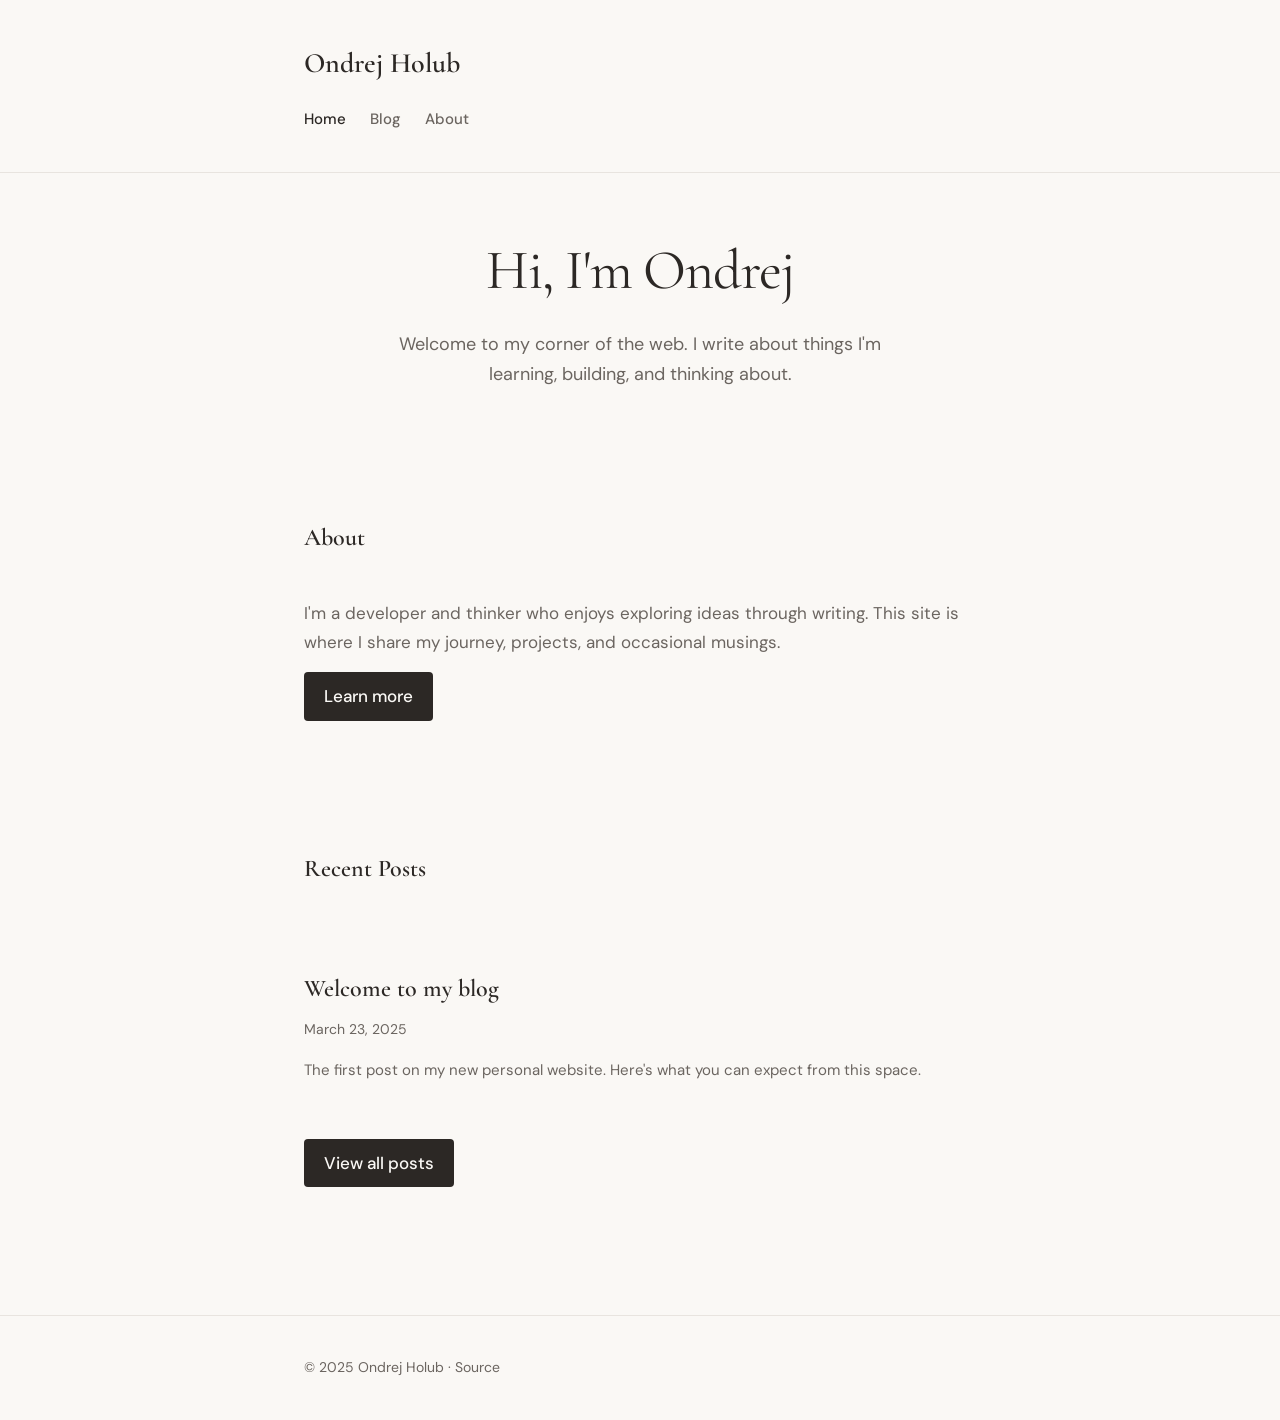
==== index.html @ b465c416 "Initial commit: personal website and blog Made-with: Cursor" ====
<!DOCTYPE html>
<html lang="en">
<head>
  <meta charset="UTF-8">
  <meta name="viewport" content="width=device-width, initial-scale=1.0">
  <title>Ondrej Holub — Personal Website</title>
  <meta name="description" content="Personal website and blog of Ondrej Holub">
  <link rel="stylesheet" href="css/style.css">
</head>
<body>
  <header class="site-header">
    <div class="wrapper">
      <h1 class="site-title"><a href="index.html">Ondrej Holub</a></h1>
      <nav>
        <ul class="nav-list">
          <li><a href="index.html" aria-current="page">Home</a></li>
          <li><a href="blog/">Blog</a></li>
          <li><a href="about.html">About</a></li>
        </ul>
      </nav>
    </div>
  </header>

  <main>
    <section class="hero">
      <div class="wrapper">
        <h1>Hi, I'm Ondrej</h1>
        <p>Welcome to my corner of the web. I write about things I'm learning, building, and thinking about.</p>
      </div>
    </section>

    <section class="section about-preview">
      <div class="wrapper">
        <h2 class="section-title">About</h2>
        <p>I'm a developer and thinker who enjoys exploring ideas through writing. This site is where I share my journey, projects, and occasional musings.</p>
        <a href="about.html" class="btn">Learn more</a>
      </div>
    </section>

    <section class="section">
      <div class="wrapper">
        <h2 class="section-title">Recent Posts</h2>
        <ul class="post-list">
          <li class="post-card">
            <h2><a href="blog/posts/welcome.html">Welcome to my blog</a></h2>
            <p class="post-meta">March 23, 2025</p>
            <p class="post-excerpt">The first post on my new personal website. Here's what you can expect from this space.</p>
          </li>
        </ul>
        <a href="blog/" class="btn" style="margin-top: 1rem;">View all posts</a>
      </div>
    </section>
  </main>

  <footer class="site-footer">
    <div class="wrapper">
      <p>&copy; 2025 Ondrej Holub · <a href="https://github.com/OndrejHolub/Blog">Source</a></p>
    </div>
  </footer>
</body>
</html>
---- css/style.css ----
/* Ondrej Holub - Personal Website & Blog */
/* Editorial, warm, distinctive aesthetic */

@import url('https://fonts.googleapis.com/css2?family=Cormorant+Garamond:ital,wght@0,400;0,600;1,400&family=DM+Sans:wght@400;500;600&display=swap');

:root {
  --color-bg: #faf8f5;
  --color-surface: #fffefb;
  --color-text: #2c2825;
  --color-text-muted: #6b6560;
  --color-accent: #c45c3e;
  --color-accent-soft: #e8a99a;
  --color-border: #e8e4df;
  --font-display: 'Cormorant Garamond', Georgia, serif;
  --font-body: 'DM Sans', system-ui, sans-serif;
  --max-width: 720px;
  --space-xs: 0.5rem;
  --space-sm: 1rem;
  --space-md: 1.5rem;
  --space-lg: 2.5rem;
  --space-xl: 4rem;
}

* {
  margin: 0;
  padding: 0;
  box-sizing: border-box;
}

html {
  scroll-behavior: smooth;
}

body {
  font-family: var(--font-body);
  font-size: 1.0625rem;
  line-height: 1.7;
  color: var(--color-text);
  background: var(--color-bg);
  min-height: 100vh;
}

a {
  color: var(--color-accent);
  text-decoration: none;
  transition: color 0.2s ease;
}
a:hover {
  color: var(--color-text);
}

/* Layout */
.wrapper {
  max-width: var(--max-width);
  margin: 0 auto;
  padding: 0 var(--space-md);
}

/* Header & Nav */
.site-header {
  padding: var(--space-lg) 0;
  border-bottom: 1px solid var(--color-border);
}

.site-title {
  font-family: var(--font-display);
  font-size: 1.75rem;
  font-weight: 600;
  color: var(--color-text);
}

.site-title a {
  color: inherit;
}
.site-title a:hover {
  color: var(--color-accent);
}

.nav-list {
  display: flex;
  gap: var(--space-md);
  margin-top: var(--space-sm);
  list-style: none;
}

.nav-list a {
  font-size: 0.9375rem;
  font-weight: 500;
  color: var(--color-text-muted);
}
.nav-list a:hover,
.nav-list a[aria-current] {
  color: var(--color-text);
}

/* Hero */
.hero {
  padding: var(--space-xl) 0;
  text-align: center;
}

.hero h1 {
  font-family: var(--font-display);
  font-size: clamp(2.5rem, 6vw, 3.5rem);
  font-weight: 400;
  line-height: 1.2;
  margin-bottom: var(--space-md);
  letter-spacing: -0.02em;
}

.hero p {
  font-size: 1.125rem;
  color: var(--color-text-muted);
  max-width: 540px;
  margin: 0 auto;
}

/* Sections */
.section {
  padding: var(--space-xl) 0;
}

.section-title {
  font-family: var(--font-display);
  font-size: 1.5rem;
  font-weight: 600;
  margin-bottom: var(--space-lg);
  color: var(--color-text);
}

/* About preview */
.about-preview p {
  color: var(--color-text-muted);
  margin-bottom: var(--space-sm);
}

/* Blog cards */
.post-list {
  list-style: none;
}

.post-card {
  padding: var(--space-lg) 0;
  border-bottom: 1px solid var(--color-border);
  transition: opacity 0.2s ease;
}
.post-card:hover {
  opacity: 0.9;
}
.post-card:last-child {
  border-bottom: none;
}

.post-card h2 {
  font-family: var(--font-display);
  font-size: 1.5rem;
  font-weight: 600;
  margin-bottom: var(--space-xs);
}
.post-card h2 a {
  color: inherit;
}
.post-card h2 a:hover {
  color: var(--color-accent);
}

.post-meta {
  font-size: 0.875rem;
  color: var(--color-text-muted);
  margin-bottom: var(--space-sm);
}

.post-excerpt {
  color: var(--color-text-muted);
  font-size: 0.9375rem;
}

/* Blog post page */
.article-header {
  padding: var(--space-xl) 0 var(--space-lg);
}

.article-header h1 {
  font-family: var(--font-display);
  font-size: clamp(2rem, 5vw, 2.75rem);
  font-weight: 600;
  line-height: 1.25;
  margin-bottom: var(--space-sm);
}

.article-content {
  padding-bottom: var(--space-xl);
}

.article-content h2 {
  font-family: var(--font-display);
  font-size: 1.5rem;
  margin: var(--space-lg) 0 var(--space-sm);
}

.article-content h3 {
  font-size: 1.125rem;
  margin: var(--space-md) 0 var(--space-xs);
}

.article-content p {
  margin-bottom: var(--space-md);
}

.article-content ul, .article-content ol {
  margin-bottom: var(--space-md);
  padding-left: 1.5rem;
}

.article-content li {
  margin-bottom: var(--space-xs);
}

.article-content code {
  font-size: 0.9em;
  background: var(--color-border);
  padding: 0.15em 0.4em;
  border-radius: 4px;
}

.article-content pre {
  background: var(--color-text);
  color: var(--color-bg);
  padding: var(--space-md);
  border-radius: 6px;
  overflow-x: auto;
  margin-bottom: var(--space-md);
}
.article-content pre code {
  background: none;
  padding: 0;
  color: inherit;
}

/* Footer */
.site-footer {
  padding: var(--space-lg) 0;
  border-top: 1px solid var(--color-border);
  margin-top: var(--space-xl);
  font-size: 0.875rem;
  color: var(--color-text-muted);
}

.site-footer a {
  color: var(--color-text-muted);
}
.site-footer a:hover {
  color: var(--color-accent);
}

/* Back link */
.back-link {
  display: inline-flex;
  align-items: center;
  gap: var(--space-xs);
  font-size: 0.9375rem;
  margin-bottom: var(--space-lg);
  color: var(--color-text-muted);
}
.back-link:hover {
  color: var(--color-accent);
}

/* CTA button */
.btn {
  display: inline-block;
  padding: 0.6rem 1.25rem;
  background: var(--color-text);
  color: var(--color-bg) !important;
  font-weight: 500;
  border-radius: 4px;
  transition: background 0.2s ease, transform 0.15s ease;
}
.btn:hover {
  background: var(--color-accent);
  transform: translateY(-1px);
}

/* Empty state */
.empty-state {
  text-align: center;
  padding: var(--space-xl);
  color: var(--color-text-muted);
}
.empty-state p {
  margin-bottom: var(--space-sm);
}
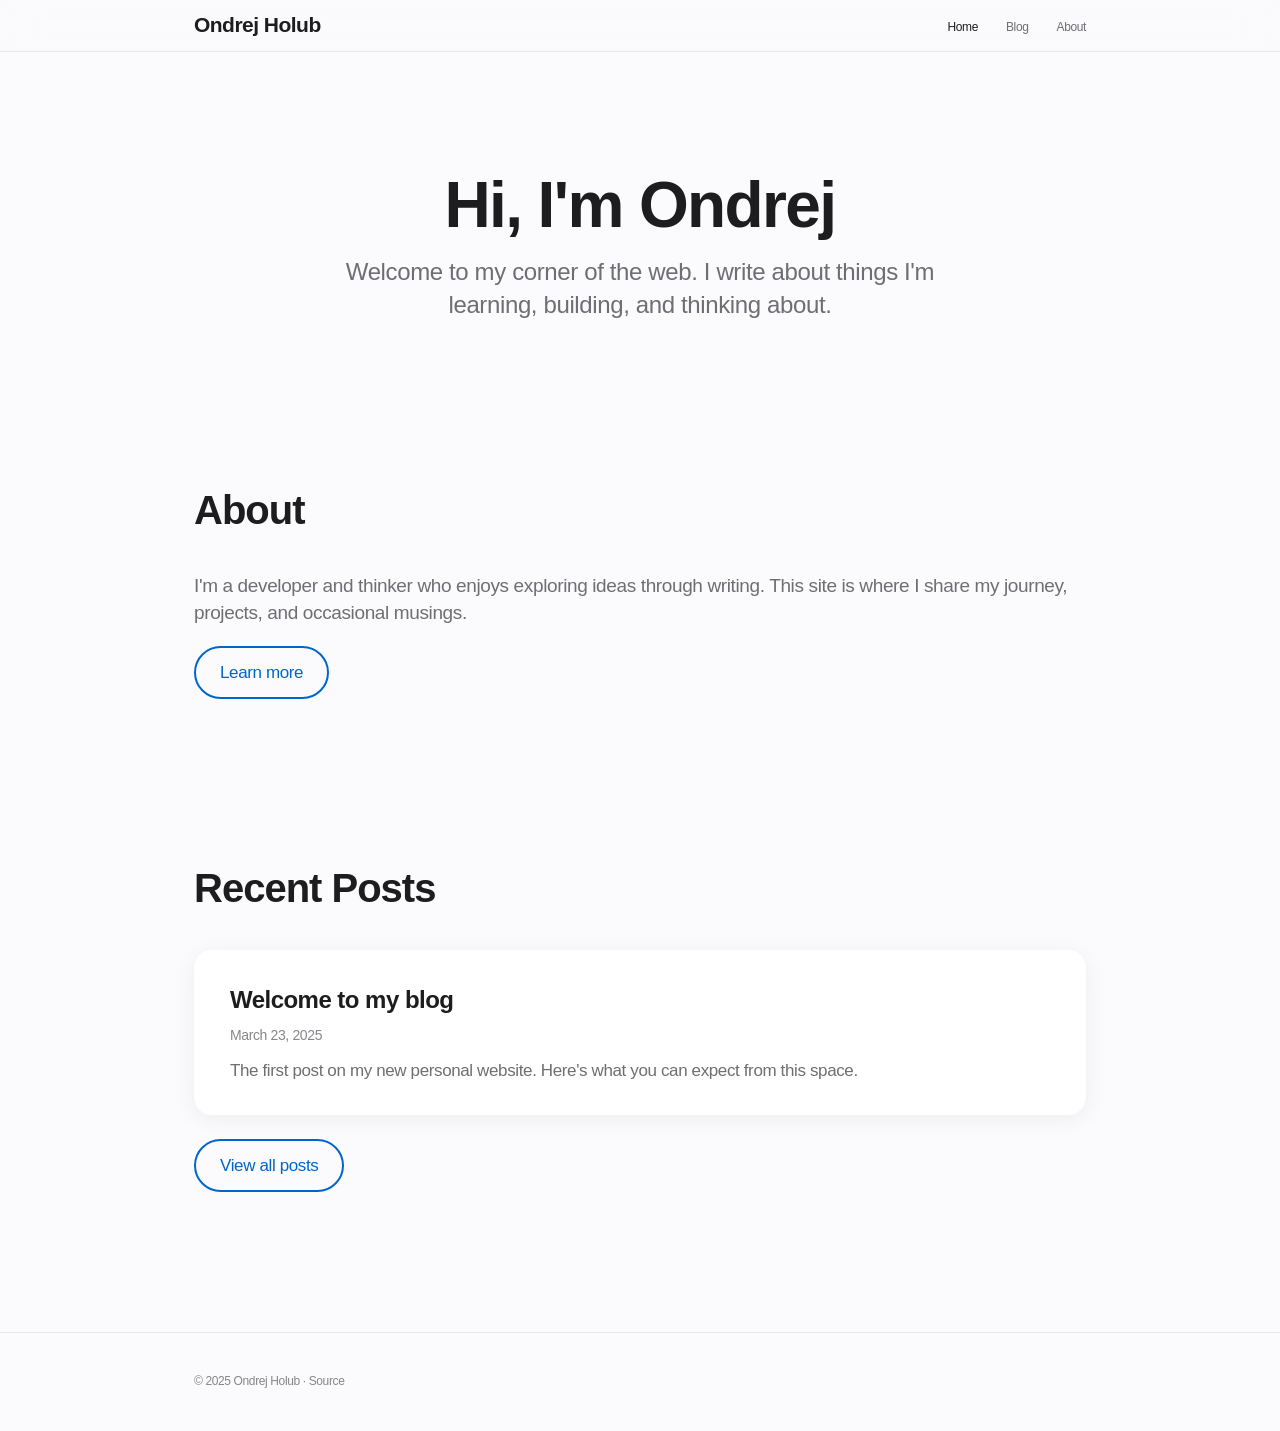
==== commit 6773e2f1: "Apple-style redesign with mobile optimization Made-with: Cursor" ====
--- a/index.html
+++ b/index.html
@@ -11,7 +11,10 @@
   <header class="site-header">
     <div class="wrapper">
       <h1 class="site-title"><a href="index.html">Ondrej Holub</a></h1>
-      <nav>
+      <button class="nav-toggle" aria-expanded="false" aria-controls="main-nav" aria-label="Toggle menu">
+        <span></span>
+      </button>
+      <nav id="main-nav">
         <ul class="nav-list">
           <li><a href="index.html" aria-current="page">Home</a></li>
           <li><a href="blog/">Blog</a></li>
@@ -33,7 +36,7 @@
       <div class="wrapper">
         <h2 class="section-title">About</h2>
         <p>I'm a developer and thinker who enjoys exploring ideas through writing. This site is where I share my journey, projects, and occasional musings.</p>
-        <a href="about.html" class="btn">Learn more</a>
+        <a href="about.html" class="btn btn-secondary">Learn more</a>
       </div>
     </section>
 
@@ -47,7 +50,7 @@
             <p class="post-excerpt">The first post on my new personal website. Here's what you can expect from this space.</p>
           </li>
         </ul>
-        <a href="blog/" class="btn" style="margin-top: 1rem;">View all posts</a>
+        <a href="blog/" class="btn btn-secondary" style="margin-top: 24px;">View all posts</a>
       </div>
     </section>
   </main>
@@ -57,5 +60,18 @@
       <p>&copy; 2025 Ondrej Holub · <a href="https://github.com/OndrejHolub/Blog">Source</a></p>
     </div>
   </footer>
+  <script>
+    (function() {
+      var toggle = document.querySelector('.nav-toggle');
+      var nav = document.querySelector('.nav-list');
+      if (toggle && nav) {
+        toggle.addEventListener('click', function() {
+          var expanded = this.getAttribute('aria-expanded') === 'true';
+          this.setAttribute('aria-expanded', !expanded);
+          nav.setAttribute('data-visible', !expanded);
+        });
+      }
+    })();
+  </script>
 </body>
 </html>
--- a/css/style.css
+++ b/css/style.css
@@ -1,24 +1,22 @@
-/* Ondrej Holub - Personal Website & Blog */
-/* Editorial, warm, distinctive aesthetic */
-
-@import url('https://fonts.googleapis.com/css2?family=Cormorant+Garamond:ital,wght@0,400;0,600;1,400&family=DM+Sans:wght@400;500;600&display=swap');
+/* Ondrej Holub — Apple-style Personal Website */
+/* Clean, minimal, premium feel • Mobile-first */
 
 :root {
-  --color-bg: #faf8f5;
-  --color-surface: #fffefb;
-  --color-text: #2c2825;
-  --color-text-muted: #6b6560;
-  --color-accent: #c45c3e;
-  --color-accent-soft: #e8a99a;
-  --color-border: #e8e4df;
-  --font-display: 'Cormorant Garamond', Georgia, serif;
-  --font-body: 'DM Sans', system-ui, sans-serif;
-  --max-width: 720px;
-  --space-xs: 0.5rem;
-  --space-sm: 1rem;
-  --space-md: 1.5rem;
-  --space-lg: 2.5rem;
-  --space-xl: 4rem;
+  --color-bg: #fbfbfd;
+  --color-surface: #ffffff;
+  --color-text: #1d1d1f;
+  --color-text-secondary: #6e6e73;
+  --color-text-tertiary: #86868b;
+  --color-link: #0066cc;
+  --color-link-hover: #0071e3;
+  --color-border: rgba(0, 0, 0, 0.08);
+  --color-nav-bg: rgba(251, 251, 253, 0.8);
+  --color-card-shadow: 0 4px 24px rgba(0, 0, 0, 0.06);
+  --font-sans: -apple-system, BlinkMacSystemFont, "SF Pro Display", "SF Pro Text", "Segoe UI", Roboto, "Helvetica Neue", sans-serif;
+  --max-width: 980px;
+  --radius-sm: 12px;
+  --radius-lg: 18px;
+  --nav-height: 52px;
 }
 
 * {
@@ -32,204 +30,366 @@
 }
 
 body {
-  font-family: var(--font-body);
-  font-size: 1.0625rem;
-  line-height: 1.7;
+  font-family: var(--font-sans);
+  font-size: 17px;
+  line-height: 1.47059;
+  font-weight: 400;
+  letter-spacing: -0.022em;
   color: var(--color-text);
   background: var(--color-bg);
   min-height: 100vh;
+  -webkit-font-smoothing: antialiased;
 }
 
 a {
-  color: var(--color-accent);
+  color: var(--color-link);
   text-decoration: none;
   transition: color 0.2s ease;
 }
 a:hover {
-  color: var(--color-text);
+  color: var(--color-link-hover);
 }
 
 /* Layout */
 .wrapper {
   max-width: var(--max-width);
   margin: 0 auto;
-  padding: 0 var(--space-md);
-}
-
-/* Header & Nav */
+  padding: 0 22px;
+}
+
+@media (min-width: 734px) {
+  .wrapper {
+    padding: 0 44px;
+  }
+}
+
+/* Header & Nav — Apple-style sticky nav */
 .site-header {
-  padding: var(--space-lg) 0;
+  position: sticky;
+  top: 0;
+  z-index: 9999;
+  height: var(--nav-height);
+  padding: 0;
+  background: var(--color-nav-bg);
+  backdrop-filter: saturate(180%) blur(20px);
+  -webkit-backdrop-filter: saturate(180%) blur(20px);
   border-bottom: 1px solid var(--color-border);
 }
 
+.site-header .wrapper {
+  display: flex;
+  align-items: center;
+  justify-content: space-between;
+  height: 100%;
+}
+
 .site-title {
-  font-family: var(--font-display);
-  font-size: 1.75rem;
-  font-weight: 600;
+  font-size: 21px;
+  font-weight: 600;
+  letter-spacing: -0.025em;
+}
+
+.site-title a {
   color: var(--color-text);
 }
-
-.site-title a {
-  color: inherit;
-}
 .site-title a:hover {
-  color: var(--color-accent);
+  color: var(--color-link);
 }
 
 .nav-list {
   display: flex;
-  gap: var(--space-md);
-  margin-top: var(--space-sm);
+  align-items: center;
+  gap: 28px;
   list-style: none;
 }
 
 .nav-list a {
-  font-size: 0.9375rem;
-  font-weight: 500;
-  color: var(--color-text-muted);
+  font-size: 12px;
+  font-weight: 400;
+  color: var(--color-text-secondary);
 }
 .nav-list a:hover,
 .nav-list a[aria-current] {
   color: var(--color-text);
 }
 
-/* Hero */
+/* Mobile nav */
+.nav-toggle {
+  display: none;
+  position: relative;
+  width: 44px;
+  height: 44px;
+  margin: -10px -10px -10px 0;
+  padding: 0;
+  background: none;
+  border: none;
+  cursor: pointer;
+  align-items: center;
+  justify-content: center;
+}
+
+.nav-toggle span {
+  position: relative;
+  display: block;
+  width: 18px;
+  height: 2px;
+  background: var(--color-text);
+  border-radius: 1px;
+  transition: transform 0.25s ease, opacity 0.2s ease, background 0.2s ease;
+}
+.nav-toggle span::before,
+.nav-toggle span::after {
+  content: '';
+  position: absolute;
+  left: 0;
+  top: 0;
+  width: 18px;
+  height: 2px;
+  background: var(--color-text);
+  border-radius: 1px;
+  transition: transform 0.25s ease;
+}
+.nav-toggle span::before {
+  transform: translateY(-6px);
+}
+.nav-toggle span::after {
+  transform: translateY(6px);
+}
+
+.nav-toggle[aria-expanded="true"] span {
+  background: transparent;
+}
+.nav-toggle[aria-expanded="true"] span::before {
+  transform: translateY(0) rotate(45deg);
+}
+.nav-toggle[aria-expanded="true"] span::after {
+  transform: translateY(0) rotate(-45deg);
+}
+
+@media (max-width: 734px) {
+  .nav-toggle {
+    display: flex;
+  }
+  .nav-list {
+    position: fixed;
+    top: var(--nav-height);
+    left: 0;
+    right: 0;
+    bottom: 0;
+    flex-direction: column;
+    align-items: flex-start;
+    padding: 24px;
+    gap: 0;
+    background: var(--color-surface);
+    transform: translateX(100%);
+    transition: transform 0.3s ease;
+  }
+  .nav-list[data-visible="true"] {
+    transform: translateX(0);
+  }
+  .nav-list li {
+    width: 100%;
+    padding: 16px 0;
+    border-bottom: 1px solid var(--color-border);
+  }
+  .nav-list a {
+    font-size: 17px;
+  }
+}
+
+/* Hero — Apple-style big headline */
 .hero {
-  padding: var(--space-xl) 0;
+  padding: 80px 0 60px;
   text-align: center;
 }
 
+@media (min-width: 734px) {
+  .hero {
+    padding: 120px 0 80px;
+  }
+}
+
 .hero h1 {
-  font-family: var(--font-display);
-  font-size: clamp(2.5rem, 6vw, 3.5rem);
-  font-weight: 400;
-  line-height: 1.2;
-  margin-bottom: var(--space-md);
-  letter-spacing: -0.02em;
+  font-size: clamp(40px, 8vw, 64px);
+  font-weight: 600;
+  line-height: 1.05;
+  letter-spacing: -0.025em;
+  margin-bottom: 16px;
 }
 
 .hero p {
-  font-size: 1.125rem;
-  color: var(--color-text-muted);
-  max-width: 540px;
+  font-size: 21px;
+  line-height: 1.381;
+  color: var(--color-text-secondary);
+  max-width: 600px;
   margin: 0 auto;
+}
+
+@media (min-width: 734px) {
+  .hero p {
+    font-size: 24px;
+  }
 }
 
 /* Sections */
 .section {
-  padding: var(--space-xl) 0;
+  padding: 60px 0;
+}
+
+@media (min-width: 734px) {
+  .section {
+    padding: 80px 0;
+  }
 }
 
 .section-title {
-  font-family: var(--font-display);
-  font-size: 1.5rem;
-  font-weight: 600;
-  margin-bottom: var(--space-lg);
+  font-size: 32px;
+  font-weight: 600;
+  letter-spacing: -0.025em;
+  margin-bottom: 32px;
   color: var(--color-text);
+}
+
+@media (min-width: 734px) {
+  .section-title {
+    font-size: 40px;
+  }
 }
 
 /* About preview */
 .about-preview p {
-  color: var(--color-text-muted);
-  margin-bottom: var(--space-sm);
-}
-
-/* Blog cards */
+  color: var(--color-text-secondary);
+  margin-bottom: 20px;
+  font-size: 19px;
+  line-height: 1.4211;
+}
+
+/* Blog cards — Apple-style rounded cards */
 .post-list {
   list-style: none;
 }
 
 .post-card {
-  padding: var(--space-lg) 0;
-  border-bottom: 1px solid var(--color-border);
-  transition: opacity 0.2s ease;
+  display: block;
+  padding: 28px 24px;
+  margin-bottom: 16px;
+  background: var(--color-surface);
+  border-radius: var(--radius-lg);
+  box-shadow: var(--color-card-shadow);
+  transition: transform 0.2s ease, box-shadow 0.2s ease;
 }
 .post-card:hover {
-  opacity: 0.9;
-}
+  transform: translateY(-2px);
+  box-shadow: 0 8px 32px rgba(0, 0, 0, 0.08);
+}
+
+@media (min-width: 734px) {
+  .post-card {
+    padding: 32px 36px;
+  }
+}
+
 .post-card:last-child {
-  border-bottom: none;
+  margin-bottom: 0;
 }
 
 .post-card h2 {
-  font-family: var(--font-display);
-  font-size: 1.5rem;
-  font-weight: 600;
-  margin-bottom: var(--space-xs);
+  font-size: 22px;
+  font-weight: 600;
+  letter-spacing: -0.022em;
+  margin-bottom: 8px;
+  color: var(--color-text);
 }
 .post-card h2 a {
   color: inherit;
 }
 .post-card h2 a:hover {
-  color: var(--color-accent);
+  color: var(--color-link);
+}
+
+@media (min-width: 734px) {
+  .post-card h2 {
+    font-size: 24px;
+  }
 }
 
 .post-meta {
-  font-size: 0.875rem;
-  color: var(--color-text-muted);
-  margin-bottom: var(--space-sm);
+  font-size: 14px;
+  color: var(--color-text-tertiary);
+  margin-bottom: 12px;
 }
 
 .post-excerpt {
-  color: var(--color-text-muted);
-  font-size: 0.9375rem;
+  color: var(--color-text-secondary);
+  font-size: 17px;
+  line-height: 1.47059;
 }
 
 /* Blog post page */
 .article-header {
-  padding: var(--space-xl) 0 var(--space-lg);
+  padding: 60px 0 40px;
+}
+
+@media (min-width: 734px) {
+  .article-header {
+    padding: 80px 0 48px;
+  }
 }
 
 .article-header h1 {
-  font-family: var(--font-display);
-  font-size: clamp(2rem, 5vw, 2.75rem);
-  font-weight: 600;
-  line-height: 1.25;
-  margin-bottom: var(--space-sm);
+  font-size: clamp(32px, 6vw, 48px);
+  font-weight: 600;
+  letter-spacing: -0.025em;
+  line-height: 1.125;
+  margin-bottom: 12px;
 }
 
 .article-content {
-  padding-bottom: var(--space-xl);
+  padding-bottom: 80px;
 }
 
 .article-content h2 {
-  font-family: var(--font-display);
-  font-size: 1.5rem;
-  margin: var(--space-lg) 0 var(--space-sm);
+  font-size: 28px;
+  font-weight: 600;
+  letter-spacing: -0.022em;
+  margin: 48px 0 16px;
 }
 
 .article-content h3 {
-  font-size: 1.125rem;
-  margin: var(--space-md) 0 var(--space-xs);
+  font-size: 20px;
+  font-weight: 600;
+  margin: 32px 0 12px;
 }
 
 .article-content p {
-  margin-bottom: var(--space-md);
-}
-
-.article-content ul, .article-content ol {
-  margin-bottom: var(--space-md);
-  padding-left: 1.5rem;
+  margin-bottom: 20px;
+}
+
+.article-content ul,
+.article-content ol {
+  margin-bottom: 20px;
+  padding-left: 24px;
 }
 
 .article-content li {
-  margin-bottom: var(--space-xs);
+  margin-bottom: 8px;
 }
 
 .article-content code {
   font-size: 0.9em;
-  background: var(--color-border);
-  padding: 0.15em 0.4em;
-  border-radius: 4px;
+  font-family: "SF Mono", Monaco, "Cascadia Code", monospace;
+  background: rgba(0, 0, 0, 0.06);
+  padding: 2px 6px;
+  border-radius: 6px;
 }
 
 .article-content pre {
   background: var(--color-text);
   color: var(--color-bg);
-  padding: var(--space-md);
-  border-radius: 6px;
+  padding: 20px;
+  border-radius: var(--radius-sm);
   overflow-x: auto;
-  margin-bottom: var(--space-md);
+  margin-bottom: 20px;
 }
 .article-content pre code {
   background: none;
@@ -239,54 +399,72 @@
 
 /* Footer */
 .site-footer {
-  padding: var(--space-lg) 0;
+  padding: 40px 0;
   border-top: 1px solid var(--color-border);
-  margin-top: var(--space-xl);
-  font-size: 0.875rem;
-  color: var(--color-text-muted);
+  margin-top: 60px;
+  font-size: 12px;
+  color: var(--color-text-tertiary);
 }
 
 .site-footer a {
-  color: var(--color-text-muted);
+  color: var(--color-text-tertiary);
 }
 .site-footer a:hover {
-  color: var(--color-accent);
+  color: var(--color-link);
 }
 
 /* Back link */
 .back-link {
   display: inline-flex;
   align-items: center;
-  gap: var(--space-xs);
-  font-size: 0.9375rem;
-  margin-bottom: var(--space-lg);
-  color: var(--color-text-muted);
+  gap: 6px;
+  font-size: 14px;
+  margin-bottom: 32px;
+  color: var(--color-text-secondary);
 }
 .back-link:hover {
-  color: var(--color-accent);
-}
-
-/* CTA button */
+  color: var(--color-link);
+}
+
+/* CTA button — Apple-style */
 .btn {
   display: inline-block;
-  padding: 0.6rem 1.25rem;
-  background: var(--color-text);
-  color: var(--color-bg) !important;
-  font-weight: 500;
-  border-radius: 4px;
+  padding: 12px 24px;
+  background: var(--color-link);
+  color: white !important;
+  font-size: 17px;
+  font-weight: 400;
+  border-radius: 980px;
   transition: background 0.2s ease, transform 0.15s ease;
 }
 .btn:hover {
-  background: var(--color-accent);
-  transform: translateY(-1px);
+  background: var(--color-link-hover);
+  transform: scale(1.02);
+}
+
+.btn-secondary {
+  background: transparent;
+  color: var(--color-link) !important;
+  border: 2px solid var(--color-link);
+}
+.btn-secondary:hover {
+  background: rgba(0, 113, 227, 0.08);
 }
 
 /* Empty state */
 .empty-state {
   text-align: center;
-  padding: var(--space-xl);
-  color: var(--color-text-muted);
+  padding: 80px 24px;
+  color: var(--color-text-secondary);
 }
 .empty-state p {
-  margin-bottom: var(--space-sm);
-}
+  margin-bottom: 16px;
+}
+
+/* Safe area for notched devices */
+@supports (padding: max(0px)) {
+  body {
+    padding-left: env(safe-area-inset-left);
+    padding-right: env(safe-area-inset-right);
+  }
+}
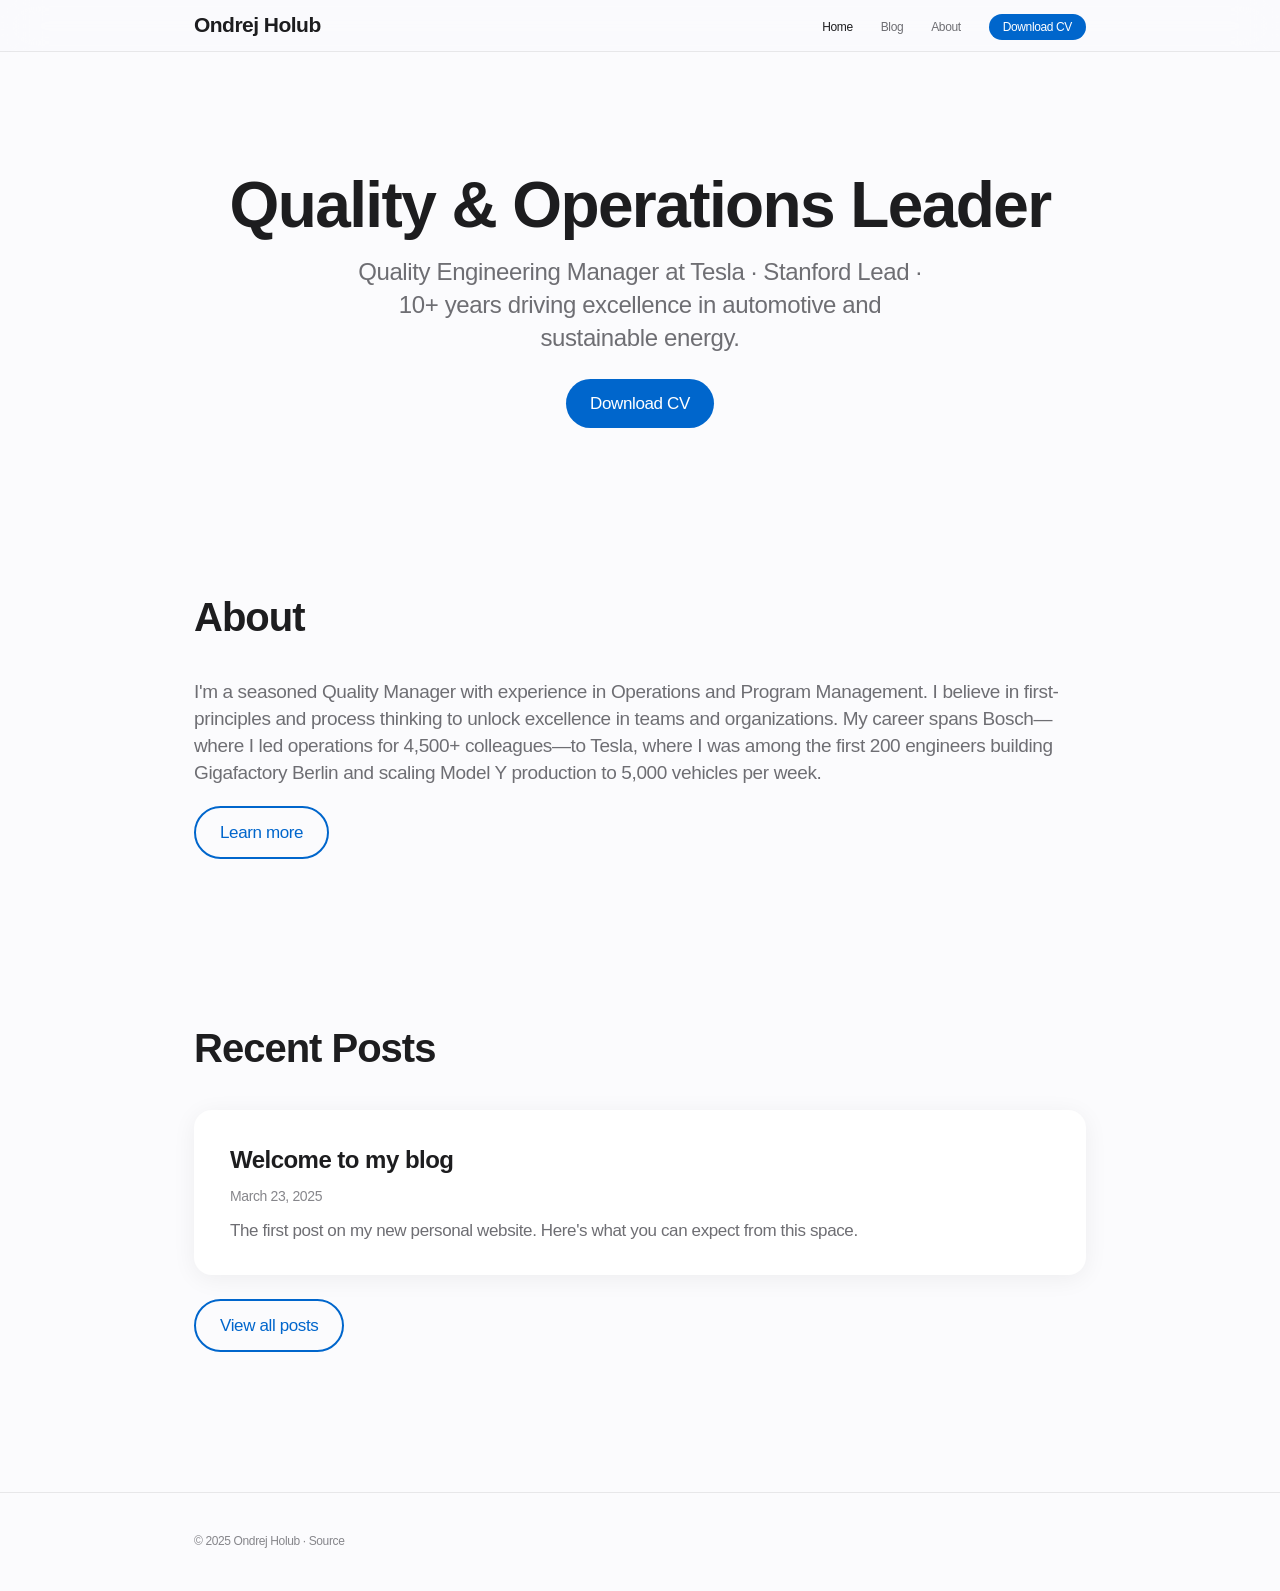
==== commit b27f837a: "Add profile content from LinkedIn & CV, add Download CV button Made-with: Cursor" ====
--- a/index.html
+++ b/index.html
@@ -3,8 +3,8 @@
 <head>
   <meta charset="UTF-8">
   <meta name="viewport" content="width=device-width, initial-scale=1.0">
-  <title>Ondrej Holub — Personal Website</title>
-  <meta name="description" content="Personal website and blog of Ondrej Holub">
+  <title>Ondrej Holub — Quality & Operations Leader</title>
+  <meta name="description" content="Ondrej Holub — Quality Engineering Manager at Tesla. 10+ years in quality, operations & leadership. San Francisco Bay Area.">
   <link rel="stylesheet" href="css/style.css">
 </head>
 <body>
@@ -19,6 +19,7 @@
           <li><a href="index.html" aria-current="page">Home</a></li>
           <li><a href="blog/">Blog</a></li>
           <li><a href="about.html">About</a></li>
+          <li><a href="CV-Ondrej-Holub.pdf" download class="nav-cta">Download CV</a></li>
         </ul>
       </nav>
     </div>
@@ -27,15 +28,16 @@
   <main>
     <section class="hero">
       <div class="wrapper">
-        <h1>Hi, I'm Ondrej</h1>
-        <p>Welcome to my corner of the web. I write about things I'm learning, building, and thinking about.</p>
+        <h1>Quality & Operations Leader</h1>
+        <p>Quality Engineering Manager at Tesla · Stanford Lead · 10+ years driving excellence in automotive and sustainable energy.</p>
+        <a href="CV-Ondrej-Holub.pdf" download class="btn" style="margin-top: 24px;">Download CV</a>
       </div>
     </section>
 
     <section class="section about-preview">
       <div class="wrapper">
         <h2 class="section-title">About</h2>
-        <p>I'm a developer and thinker who enjoys exploring ideas through writing. This site is where I share my journey, projects, and occasional musings.</p>
+        <p>I'm a seasoned Quality Manager with experience in Operations and Program Management. I believe in first-principles and process thinking to unlock excellence in teams and organizations. My career spans Bosch—where I led operations for 4,500+ colleagues—to Tesla, where I was among the first 200 engineers building Gigafactory Berlin and scaling Model Y production to 5,000 vehicles per week.</p>
         <a href="about.html" class="btn btn-secondary">Learn more</a>
       </div>
     </section>
--- a/css/style.css
+++ b/css/style.css
@@ -113,6 +113,19 @@
   color: var(--color-text);
 }
 
+.nav-cta {
+  padding: 6px 14px;
+  background: var(--color-link);
+  color: white !important;
+  border-radius: 980px;
+  font-size: 12px;
+  font-weight: 500;
+}
+.nav-cta:hover {
+  background: var(--color-link-hover);
+  color: white !important;
+}
+
 /* Mobile nav */
 .nav-toggle {
   display: none;
@@ -341,7 +354,11 @@
   font-weight: 600;
   letter-spacing: -0.025em;
   line-height: 1.125;
-  margin-bottom: 12px;
+  margin-bottom: 16px;
+}
+
+.article-header .btn {
+  margin-top: 8px;
 }
 
 .article-content {
